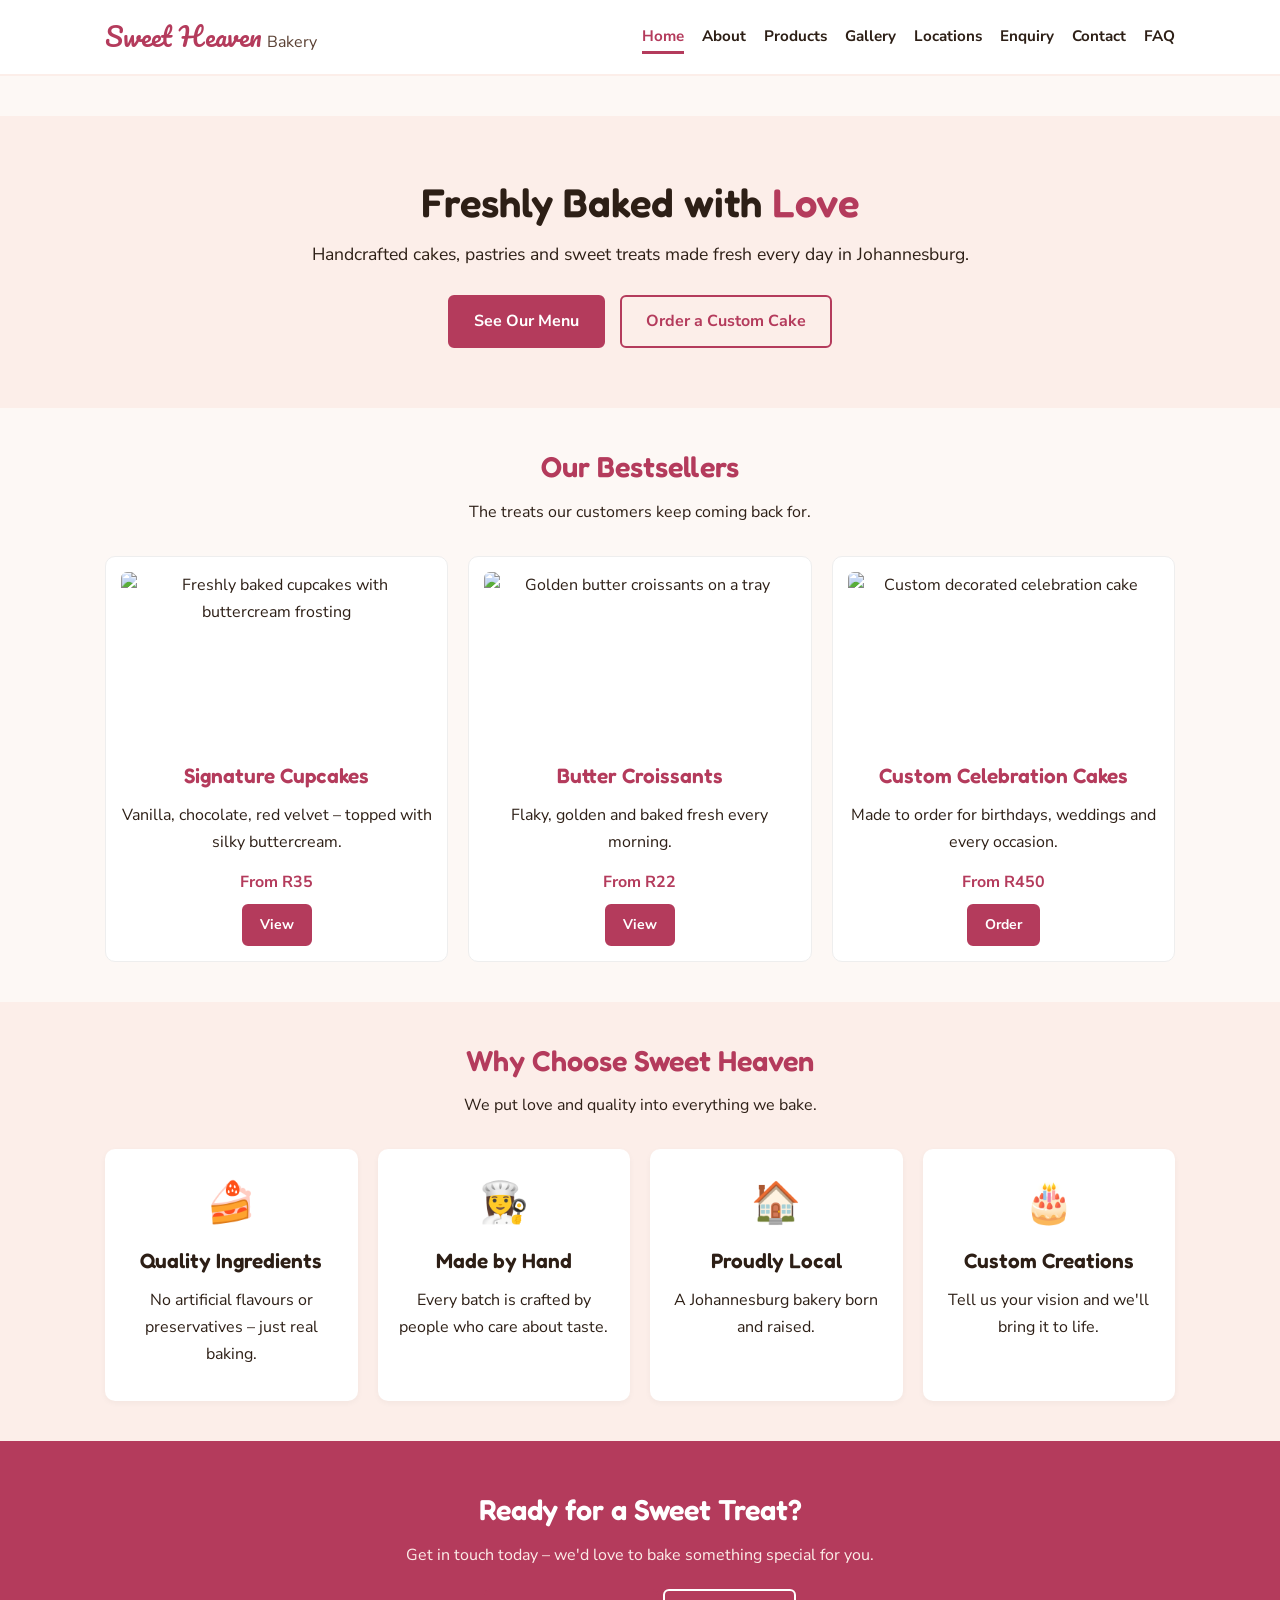
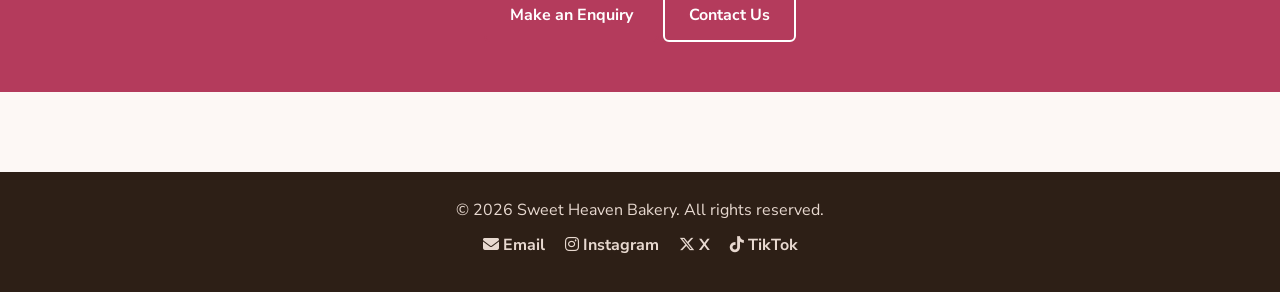
==== index.html @ e54b6cb6 "Message" ====
<!DOCTYPE html>
<html lang="en">
<head>
    <meta charset="UTF-8">
    <meta name="viewport" content="width=device-width, initial-scale=1.0">
    <title>Sweet Heaven Bakery | Fresh Cakes & Pastries in Johannesburg</title>
    <meta name="description" content="Freshly baked cupcakes, croissants, custom cakes and pastries in Bedfordview, Fourways and Sandton. Order online or visit us today.">
    <meta name="keywords" content="bakery Johannesburg, cupcakes Bedfordview, custom cakes Sandton">
    <meta name="author" content="Sweet Heaven Bakery">
    <link rel="stylesheet" href="css/style.css">
    <link rel="preconnect" href="https://fonts.googleapis.com">
    <link rel="preconnect" href="https://fonts.gstatic.com" crossorigin>
    <link href="https://fonts.googleapis.com/css2?family=Fredoka:wght@300..700&family=Nunito+Sans:opsz,wght@6..12,400;6..12,700&family=Pacifico&display=swap" rel="stylesheet">
    <link rel="stylesheet" href="https://cdnjs.cloudflare.com/ajax/libs/font-awesome/6.5.1/css/all.min.css">
</head>
<body>

<header>
    <div class="container">
        <div class="logo">
            <a href="index.html">
                <span class="logo-text">Sweet Heaven</span>
                <span class="logo-tagline">Bakery</span>
            </a>
        </div>
        <nav>
            <ul>
                <li><a href="index.html" class="active">Home</a></li>
                <li><a href="about.html">About</a></li>
                <li><a href="products.html">Products</a></li>
                <li><a href="gallery.html">Gallery</a></li>
                <li><a href="locations.html">Locations</a></li>
                <li><a href="enquiry.html">Enquiry</a></li>
                <li><a href="contact.html">Contact</a></li>
                <li><a href="faq.html">FAQ</a></li>
            </ul>
            <button class="hamburger" id="hamburger" aria-label="Open navigation menu">
                <i class="fas fa-bars"></i>
            </button>
        </nav>
    </div>
</header>

<main>
    <section class="hero">
        <div class="container">
            <h1>Freshly Baked with <span class="highlight">Love</span></h1>
            <p>Handcrafted cakes, pastries and sweet treats made fresh every day in Johannesburg.</p>
            <div class="hero-buttons">
                <a href="products.html" class="btn btn-primary">See Our Menu</a>
                <a href="enquiry.html" class="btn btn-secondary">Order a Custom Cake</a>
            </div>
        </div>
    </section>

    <section class="section-padding">
        <div class="container">
            <div class="section-header">
                <h2>Our Bestsellers</h2>
                <p>The treats our customers keep coming back for.</p>
            </div>
            <div class="product-grid">
                <div class="product-card">
                    <img src="https://images.unsplash.com/photo-1588195538326-c5b1e9f80a1b?w=400&h=300&fit=crop&crop=center" alt="Freshly baked cupcakes with buttercream frosting">
                    <h3>Signature Cupcakes</h3>
                    <p>Vanilla, chocolate, red velvet – topped with silky buttercream.</p>
                    <span class="product-price">From R35</span>
                    <a href="products.html" class="btn btn-primary btn-small">View</a>
                </div>
                <div class="product-card">
                    <img src="https://images.unsplash.com/photo-1565958011703-44f9829ba187?w=400&h=300&fit=crop&crop=center" alt="Golden butter croissants on a tray">
                    <h3>Butter Croissants</h3>
                    <p>Flaky, golden and baked fresh every morning.</p>
                    <span class="product-price">From R22</span>
                    <a href="products.html" class="btn btn-primary btn-small">View</a>
                </div>
                <div class="product-card">
                    <img src="https://images.unsplash.com/photo-1586985289688-ca3cf47d3e6e?w=400&h=300&fit=crop&crop=center" alt="Custom decorated celebration cake">
                    <h3>Custom Celebration Cakes</h3>
                    <p>Made to order for birthdays, weddings and every occasion.</p>
                    <span class="product-price">From R450</span>
                    <a href="enquiry.html" class="btn btn-primary btn-small">Order</a>
                </div>
            </div>
        </div>
    </section>

    <section class="section-padding alt-bg">
        <div class="container">
            <div class="section-header">
                <h2>Why Choose Sweet Heaven</h2>
                <p>We put love and quality into everything we bake.</p>
            </div>
            <div class="features-grid">
                <div class="feature-item">
                    <span class="feature-icon">🍰</span>
                    <h3>Quality Ingredients</h3>
                    <p>No artificial flavours or preservatives – just real baking.</p>
                </div>
                <div class="feature-item">
                    <span class="feature-icon">👩‍🍳</span>
                    <h3>Made by Hand</h3>
                    <p>Every batch is crafted by people who care about taste.</p>
                </div>
                <div class="feature-item">
                    <span class="feature-icon">🏠</span>
                    <h3>Proudly Local</h3>
                    <p>A Johannesburg bakery born and raised.</p>
                </div>
                <div class="feature-item">
                    <span class="feature-icon">🎂</span>
                    <h3>Custom Creations</h3>
                    <p>Tell us your vision and we'll bring it to life.</p>
                </div>
            </div>
        </div>
    </section>

    <section class="cta-band">
        <div class="container">
            <h2>Ready for a Sweet Treat?</h2>
            <p>Get in touch today – we'd love to bake something special for you.</p>
            <a href="enquiry.html" class="btn btn-primary">Make an Enquiry</a>
            <a href="contact.html" class="btn btn-secondary">Contact Us</a>
        </div>
    </section>
</main>

<footer>
    <div class="container">
        <p>&copy; 2026 Sweet Heaven Bakery. All rights reserved.</p>
        <p>
            <a href="mailto:sweetheavenbakery25@gmail.com"><i class="fas fa-envelope"></i> Email</a>
            <a href="https://instagram.com/sweetheaven629" target="_blank"><i class="fab fa-instagram"></i> Instagram</a>
            <a href="https://twitter.com/sweetheaven629" target="_blank"><i class="fab fa-x-twitter"></i> X</a>
            <a href="https://tiktok.com/@sweetheaven629" target="_blank"><i class="fab fa-tiktok"></i> TikTok</a>
        </p>
    </div>
</footer>

<script src="js/script.js"></script>
</body>
</html>
---- css/style.css ----
/* Reset */
* {
    margin: 0;
    padding: 0;
    box-sizing: border-box;
}

html {
    font-size: 16px;
    scroll-behavior: smooth;
}

img {
    max-width: 100%;
    height: auto;
    display: block;
}

ul, ol {
    list-style: none;
}

a {
    text-decoration: none;
    color: inherit;
}

/* Variables */
:root {
    --pink: #fceee9;
    --cream: #fdf8f5;
    --berry: #b43b5c;
    --berry-dark: #8f2d48;
    --brown: #2d1f16;
    --grey: #777;
    --light-grey: #eee;
    --error: #c0392b;
    --success: #1e5a34;
    --success-bg: #e6f4ea;
}

/* Base */
body {
    font-family: 'Nunito Sans', Arial, sans-serif;
    font-size: 1rem;
    line-height: 1.7;
    color: var(--brown);
    background: var(--cream);
}

.container {
    max-width: 1100px;
    margin: 0 auto;
    padding: 0 15px;
}

/* Typography */
h1, h2, h3, h4 {
    font-family: 'Fredoka', Arial, sans-serif;
    font-weight: 600;
    line-height: 1.3;
    margin-bottom: 0.8rem;
}

h1 { font-size: 2.2rem; }
h2 { font-size: 1.8rem; }
h3 { font-size: 1.3rem; }

p {
    margin-bottom: 0.8rem;
}

.highlight {
    color: var(--berry);
}

/* Header */
header {
    background: #fff;
    padding: 15px 0;
    border-bottom: 2px solid var(--pink);
    position: sticky;
    top: 0;
    z-index: 100;
}

header .container {
    display: flex;
    justify-content: space-between;
    align-items: center;
    flex-wrap: wrap;
    gap: 15px;
}

.logo a {
    display: flex;
    align-items: baseline;
    gap: 5px;
}

.logo-text {
    font-family: 'Pacifico', cursive;
    color: var(--berry);
    font-size: 1.6rem;
}

.logo-tagline {
    color: #5a4033;
}

/* Navigation */
nav ul {
    display: flex;
    flex-wrap: wrap;
    gap: 18px;
}

nav a {
    color: var(--brown);
    font-weight: 700;
    font-size: 0.95rem;
    padding: 5px 0;
    border-bottom: 3px solid transparent;
    transition: 0.2s;
}

nav a:hover,
nav a.active {
    color: var(--berry);
    border-bottom-color: var(--berry);
}

.hamburger {
    display: none;
    font-size: 1.5rem;
    background: none;
    border: none;
    cursor: pointer;
    color: var(--brown);
    padding: 5px;
}

/* Buttons */
.btn {
    display: inline-block;
    padding: 11px 24px;
    border-radius: 6px;
    font-weight: 700;
    font-size: 1rem;
    text-align: center;
    border: 2px solid transparent;
    cursor: pointer;
    transition: 0.2s;
}

.btn-primary {
    background: var(--berry);
    color: #fff;
    border-color: var(--berry);
}

.btn-primary:hover {
    background: var(--berry-dark);
    border-color: var(--berry-dark);
}

.btn-secondary {
    background: transparent;
    color: var(--berry);
    border-color: var(--berry);
}

.btn-secondary:hover {
    background: var(--berry);
    color: #fff;
}

.btn-small {
    padding: 7px 16px;
    font-size: 0.875rem;
}

.btn-block {
    display: block;
    width: 100%;
}

/* Sections */
main {
    padding: 40px 0;
}

.section-padding {
    padding: 40px 0;
}

.alt-bg {
    background: var(--pink);
}

.section-header {
    text-align: center;
    margin-bottom: 30px;
}

.section-header h2 {
    color: var(--berry);
}

/* Hero */
.hero {
    background: var(--pink);
    padding: 60px 0;
    text-align: center;
}

.hero h1 {
    font-size: 2.5rem;
}

.hero p {
    font-size: 1.1rem;
    max-width: 700px;
    margin: 0 auto 25px;
}

.hero-buttons {
    display: flex;
    justify-content: center;
    gap: 15px;
    flex-wrap: wrap;
}

/* CTA Band */
.cta-band {
    background: var(--berry);
    color: #fff;
    padding: 50px 0;
    text-align: center;
}

.cta-band h2 {
    color: #fff;
}

.cta-band p {
    color: var(--pink);
    margin-bottom: 20px;
}

.cta-band .btn-secondary {
    color: #fff;
    border-color: #fff;
}

/* Product Grid */
.product-grid {
    display: grid;
    grid-template-columns: repeat(auto-fit, minmax(250px, 1fr));
    gap: 20px;
    margin-top: 20px;
}

.product-card {
    background: #fff;
    border: 1px solid var(--light-grey);
    border-radius: 10px;
    padding: 15px;
    text-align: center;
    transition: 0.2s;
}

.product-card:hover {
    transform: translateY(-3px);
    box-shadow: 0 4px 12px rgba(0,0,0,0.08);
}

.product-card img {
    width: 100%;
    height: 180px;
    object-fit: cover;
    border-radius: 6px;
    margin-bottom: 10px;
}

.product-card h3 {
    color: var(--berry);
}

.product-price {
    display: block;
    font-weight: 700;
    color: var(--berry);
    margin: 8px 0;
}

/* Controls */
.controls {
    display: flex;
    justify-content: center;
    gap: 15px;
    flex-wrap: wrap;
    margin-bottom: 25px;
}

.controls input,
.controls select {
    padding: 10px 14px;
    border: 1px solid #ccc;
    border-radius: 6px;
    min-width: 220px;
}

.controls input:focus,
.controls select:focus {
    outline: none;
    border-color: var(--berry);
    box-shadow: 0 0 0 3px rgba(180, 59, 92, 0.1);
}

#noResults {
    text-align: center;
    color: var(--grey);
    font-style: italic;
    margin-top: 20px;
}

/* Features */
.features-grid {
    display: grid;
    grid-template-columns: repeat(auto-fit, minmax(200px, 1fr));
    gap: 20px;
}

.feature-item {
    background: #fff;
    padding: 20px;
    border-radius: 10px;
    text-align: center;
    box-shadow: 0 2px 6px rgba(0,0,0,0.04);
}

.feature-icon {
    font-size: 2.5rem;
    display: block;
    margin-bottom: 10px;
}

/* Gallery */
.gallery-grid {
    display: grid;
    grid-template-columns: repeat(auto-fit, minmax(240px, 1fr));
    gap: 15px;
}

.gallery-item {
    background: #fff;
    padding: 10px;
    border-radius: 10px;
    box-shadow: 0 2px 6px rgba(0,0,0,0.04);
    text-align: center;
}

.gallery-item img {
    width: 100%;
    height: 200px;
    object-fit: cover;
    border-radius: 6px;
}

/* Forms */
.form-box {
    max-width: 560px;
    margin: 0 auto;
    background: #fff;
    padding: 30px;
    border-radius: 10px;
    border: 1px solid var(--light-grey);
    box-shadow: 0 2px 8px rgba(0,0,0,0.04);
}

.form-group {
    margin-bottom: 16px;
}

.form-group label {
    display: block;
    font-weight: 700;
    margin-bottom: 6px;
}

.form-group input,
.form-group select,
.form-group textarea {
    width: 100%;
    padding: 10px;
    border: 1px solid #ccc;
    border-radius: 6px;
    background: var(--cream);
    font-family: inherit;
    font-size: 1rem;
}

.form-group input:focus,
.form-group select:focus,
.form-group textarea:focus {
    outline: none;
    border-color: var(--berry);
    background: #fff;
}

.form-group textarea {
    resize: vertical;
    min-height: 110px;
}

.error-message {
    display: none;
    color: var(--error);
    font-size: 0.875rem;
    margin-top: 5px;
}

.error-message.show {
    display: block;
}

input.invalid,
select.invalid,
textarea.invalid {
    border-color: var(--error);
    background: #fdecea;
}

.response-box {
    display: none;
    background: var(--success-bg);
    border: 1px solid #a8d5b5;
    color: var(--success);
    padding: 20px;
    border-radius: 10px;
    margin-top: 20px;
}

.response-box.show {
    display: block;
}

.response-box h3 {
    color: var(--success);
}

/* Footer */
footer {
    background: var(--brown);
    color: #e8d9d0;
    padding: 25px 0;
    text-align: center;
    margin-top: 40px;
}

footer p {
    margin-bottom: 8px;
}

footer a {
    color: #e8d9d0;
    margin: 0 8px;
    font-weight: 700;
    transition: 0.2s;
}

footer a:hover {
    color: var(--pink);
}

/* Utility */
.text-centre {
    text-align: center;
}

.bg-blush {
    background: var(--pink);
}

.p-md {
    padding: 20px;
}

.rounded {
    border-radius: 10px;
}

.mt-md {
    margin-top: 20px;
}

.mt-lg {
    margin-top: 40px;
}

.mb-md {
    margin-bottom: 20px;
}

/* Responsive - Tablet */
@media (max-width: 992px) {
    h1 { font-size: 2rem; }
    h2 { font-size: 1.6rem; }
    .hero h1 { font-size: 2.1rem; }
}

/* Responsive - Mobile */
@media (max-width: 768px) {
    h1 { font-size: 1.7rem; }
    h2 { font-size: 1.4rem; }

    nav ul {
        display: none;
        flex-direction: column;
        gap: 0;
        position: absolute;
        top: 100%;
        right: 0;
        width: 240px;
        background: #fff;
        padding: 15px;
        border-radius: 10px;
        box-shadow: 0 4px 8px rgba(0,0,0,0.1);
        text-align: right;
    }

    nav ul.open {
        display: flex;
    }

    nav ul li {
        padding: 8px 0;
        border-bottom: 1px solid var(--light-grey);
    }

    nav ul li:last-child {
        border-bottom: none;
    }

    .hamburger {
        display: block;
    }

    .hero-buttons {
        flex-direction: column;
        align-items: stretch;
    }

    .hero-buttons .btn {
        width: 100%;
    }

    .product-grid {
        grid-template-columns: 1fr;
    }

    .features-grid {
        grid-template-columns: 1fr 1fr;
    }

    .gallery-grid {
        grid-template-columns: 1fr 1fr;
    }

    .controls {
        flex-direction: column;
    }

    .controls input,
    .controls select {
        min-width: 100%;
    }
}

/* Responsive - Small Mobile */
@media (max-width: 480px) {
    h1 { font-size: 1.5rem; }
    h2 { font-size: 1.3rem; }

    .logo-text { font-size: 1.4rem; }
    .logo-tagline { font-size: 0.9rem; }

    .hero h1 { font-size: 1.6rem; }

    .features-grid {
        grid-template-columns: 1fr;
    }

    .gallery-grid {
        grid-template-columns: 1fr;
    }

    .form-box {
        padding: 20px;
    }

    nav ul {
        width: 100%;
    }
}
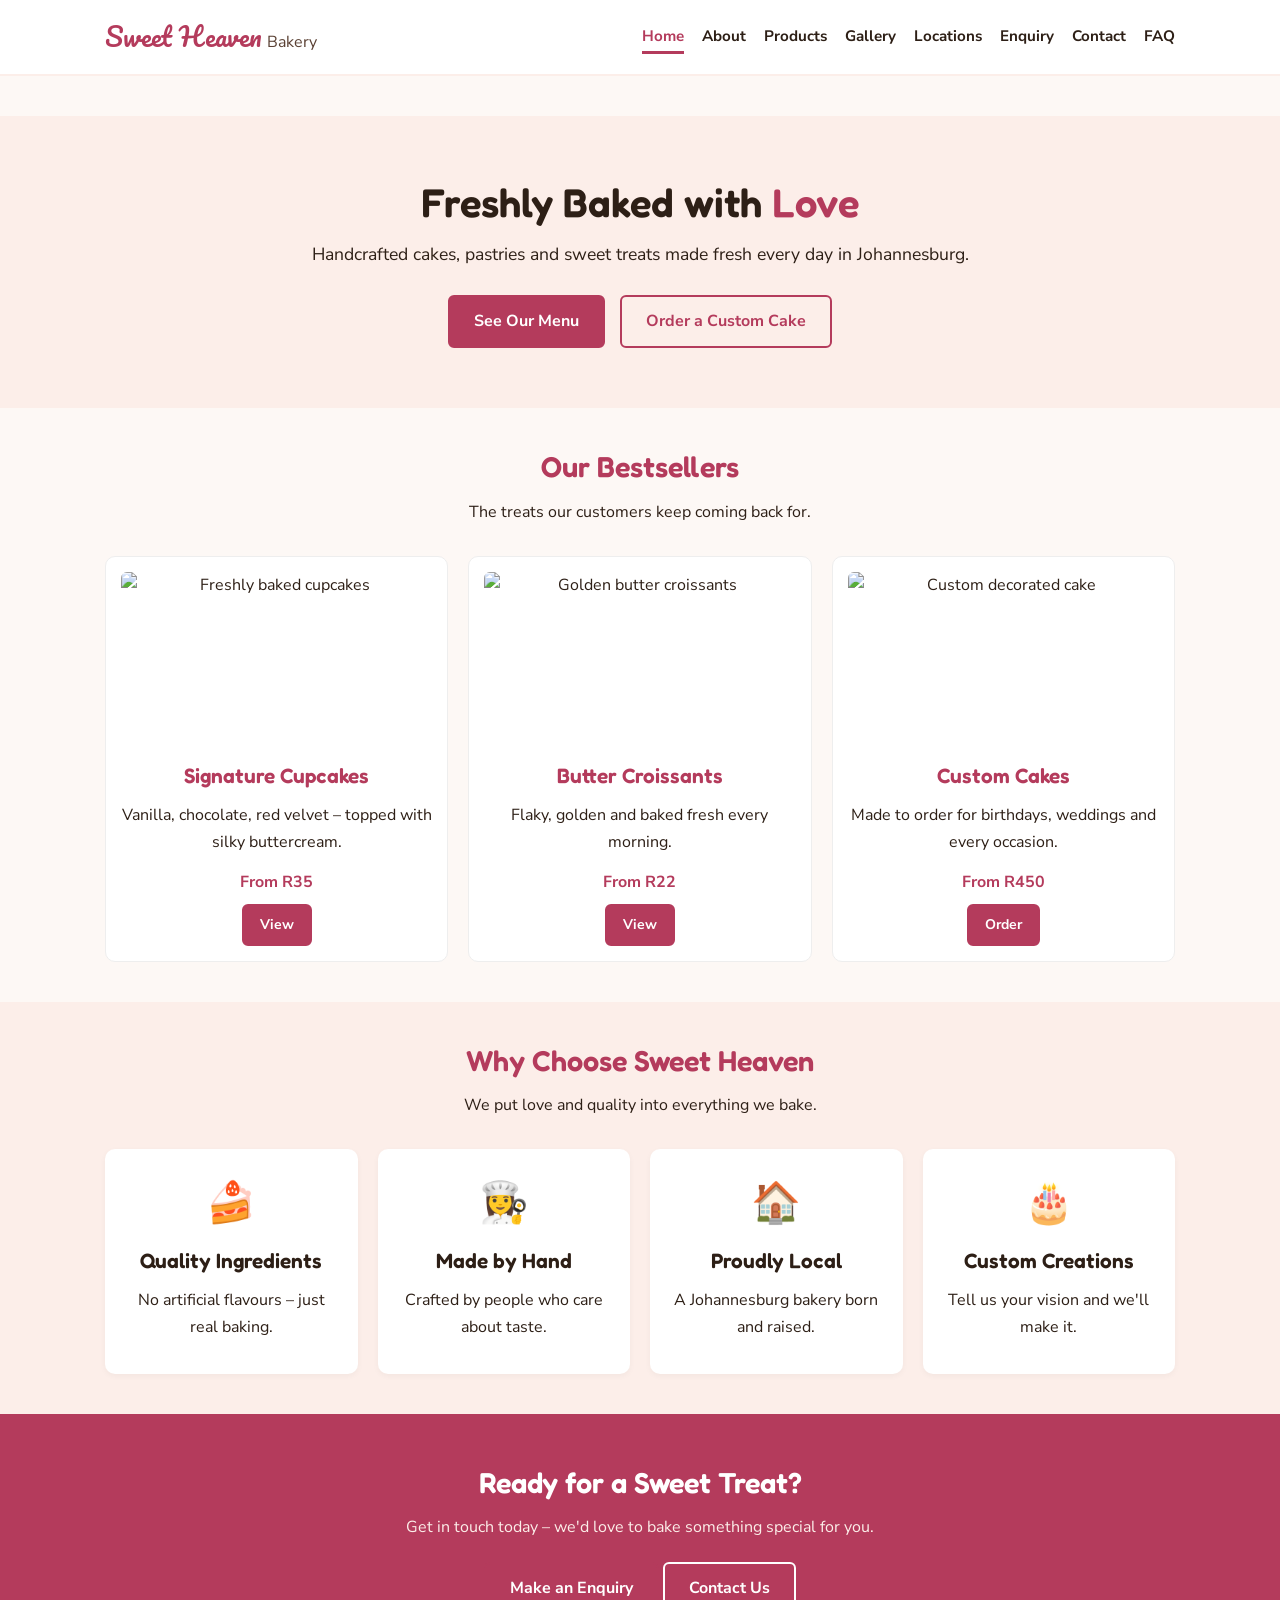
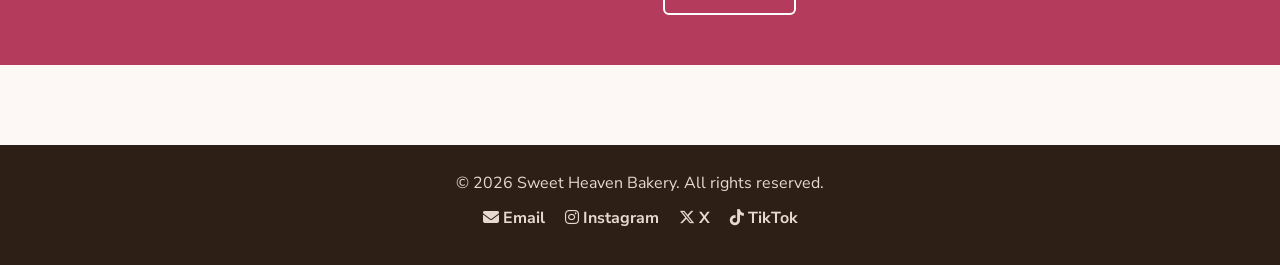
==== commit 2c88167c: "Part 3" ====
--- a/index.html
+++ b/index.html
@@ -7,6 +7,37 @@
     <meta name="description" content="Freshly baked cupcakes, croissants, custom cakes and pastries in Bedfordview, Fourways and Sandton. Order online or visit us today.">
     <meta name="keywords" content="bakery Johannesburg, cupcakes Bedfordview, custom cakes Sandton">
     <meta name="author" content="Sweet Heaven Bakery">
+    <link rel="canonical" href="https://sweetheavenbakery.co.za/index.html">
+    <meta property="og:title" content="Sweet Heaven Bakery | Fresh Cakes & Pastries">
+    <meta property="og:description" content="Freshly baked cakes and pastries in Johannesburg.">
+    <meta property="og:type" content="website">
+    <meta property="og:image" content="https://pd.w.org/2026/04/41069e2a83e4a1446.14195419.jpg">
+    <meta name="twitter:card" content="summary_large_image">
+    <meta http-equiv="X-Content-Type-Options" content="nosniff">
+    <meta name="referrer" content="strict-origin-when-cross-origin">
+    
+    <!-- JSON-LD Structured Data for Local Business -->
+    <script type="application/ld+json">
+    {
+      "@context": "https://schema.org",
+      "@type": "Bakery",
+      "name": "Sweet Heaven Bakery",
+      "image": "https://pd.w.org/2026/04/41069e2a83e4a1446.14195419.jpg",
+      "address": {
+        "@type": "PostalAddress",
+        "streetAddress": "12 Main Road",
+        "addressLocality": "Bedfordview",
+        "addressRegion": "Gauteng",
+        "addressCountry": "ZA"
+      },
+      "telephone": "+27111234567",
+      "email": "sweetheavenbakery25@gmail.com",
+      "priceRange": "R18 - R450",
+      "openingHours": "Mo-Sa 07:00-18:00, Su 08:00-16:00",
+      "url": "https://sweetheavenbakery.co.za"
+    }
+    </script>
+
     <link rel="stylesheet" href="css/style.css">
     <link rel="preconnect" href="https://fonts.googleapis.com">
     <link rel="preconnect" href="https://fonts.gstatic.com" crossorigin>
@@ -34,9 +65,7 @@
                 <li><a href="contact.html">Contact</a></li>
                 <li><a href="faq.html">FAQ</a></li>
             </ul>
-            <button class="hamburger" id="hamburger" aria-label="Open navigation menu">
-                <i class="fas fa-bars"></i>
-            </button>
+            <button class="hamburger" id="hamburger" aria-label="Open navigation menu"><i class="fas fa-bars"></i></button>
         </nav>
     </div>
 </header>
@@ -61,22 +90,22 @@
             </div>
             <div class="product-grid">
                 <div class="product-card">
-                    <img src="https://images.unsplash.com/photo-1588195538326-c5b1e9f80a1b?w=400&h=300&fit=crop&crop=center" alt="Freshly baked cupcakes with buttercream frosting">
+                    <img src="https://pd.w.org/2026/04/41069e2a83e4a1446.14195419.jpg" alt="Freshly baked cupcakes" loading="lazy">
                     <h3>Signature Cupcakes</h3>
                     <p>Vanilla, chocolate, red velvet – topped with silky buttercream.</p>
                     <span class="product-price">From R35</span>
                     <a href="products.html" class="btn btn-primary btn-small">View</a>
                 </div>
                 <div class="product-card">
-                    <img src="https://images.unsplash.com/photo-1565958011703-44f9829ba187?w=400&h=300&fit=crop&crop=center" alt="Golden butter croissants on a tray">
+                    <img src="https://pd.w.org/2026/08/3826a7185f74eb3c6.67443379.jpg" alt="Golden butter croissants" loading="lazy">
                     <h3>Butter Croissants</h3>
                     <p>Flaky, golden and baked fresh every morning.</p>
                     <span class="product-price">From R22</span>
                     <a href="products.html" class="btn btn-primary btn-small">View</a>
                 </div>
                 <div class="product-card">
-                    <img src="https://images.unsplash.com/photo-1586985289688-ca3cf47d3e6e?w=400&h=300&fit=crop&crop=center" alt="Custom decorated celebration cake">
-                    <h3>Custom Celebration Cakes</h3>
+                    <img src="https://pd.w.org/2025/06/4466849b373771309.44989415.jpg" alt="Custom decorated cake" loading="lazy">
+                    <h3>Custom Cakes</h3>
                     <p>Made to order for birthdays, weddings and every occasion.</p>
                     <span class="product-price">From R450</span>
                     <a href="enquiry.html" class="btn btn-primary btn-small">Order</a>
@@ -95,12 +124,12 @@
                 <div class="feature-item">
                     <span class="feature-icon">🍰</span>
                     <h3>Quality Ingredients</h3>
-                    <p>No artificial flavours or preservatives – just real baking.</p>
+                    <p>No artificial flavours – just real baking.</p>
                 </div>
                 <div class="feature-item">
                     <span class="feature-icon">👩‍🍳</span>
                     <h3>Made by Hand</h3>
-                    <p>Every batch is crafted by people who care about taste.</p>
+                    <p>Crafted by people who care about taste.</p>
                 </div>
                 <div class="feature-item">
                     <span class="feature-icon">🏠</span>
@@ -110,7 +139,7 @@
                 <div class="feature-item">
                     <span class="feature-icon">🎂</span>
                     <h3>Custom Creations</h3>
-                    <p>Tell us your vision and we'll bring it to life.</p>
+                    <p>Tell us your vision and we'll make it.</p>
                 </div>
             </div>
         </div>
@@ -131,9 +160,9 @@
         <p>&copy; 2026 Sweet Heaven Bakery. All rights reserved.</p>
         <p>
             <a href="mailto:sweetheavenbakery25@gmail.com"><i class="fas fa-envelope"></i> Email</a>
-            <a href="https://instagram.com/sweetheaven629" target="_blank"><i class="fab fa-instagram"></i> Instagram</a>
-            <a href="https://twitter.com/sweetheaven629" target="_blank"><i class="fab fa-x-twitter"></i> X</a>
-            <a href="https://tiktok.com/@sweetheaven629" target="_blank"><i class="fab fa-tiktok"></i> TikTok</a>
+            <a href="https://instagram.com/sweetheaven629" target="_blank" rel="noopener noreferrer"><i class="fab fa-instagram"></i> Instagram</a>
+            <a href="https://twitter.com/sweetheaven629" target="_blank" rel="noopener noreferrer"><i class="fab fa-x-twitter"></i> X</a>
+            <a href="https://tiktok.com/@sweetheaven629" target="_blank" rel="noopener noreferrer"><i class="fab fa-tiktok"></i> TikTok</a>
         </p>
     </div>
 </footer>
--- a/css/style.css
+++ b/css/style.css
@@ -1,4 +1,8 @@
-/* Reset */
+/* ============================================================
+   SWEET HEAVEN BAKERY – MAIN STYLESHEET
+   ============================================================ */
+
+/* 1. Reset */
 * {
     margin: 0;
     padding: 0;
@@ -25,7 +29,7 @@
     color: inherit;
 }
 
-/* Variables */
+/* 2. Variables */
 :root {
     --pink: #fceee9;
     --cream: #fdf8f5;
@@ -39,7 +43,7 @@
     --success-bg: #e6f4ea;
 }
 
-/* Base */
+/* 3. Base Styles */
 body {
     font-family: 'Nunito Sans', Arial, sans-serif;
     font-size: 1rem;
@@ -54,7 +58,7 @@
     padding: 0 15px;
 }
 
-/* Typography */
+/* 4. Typography */
 h1, h2, h3, h4 {
     font-family: 'Fredoka', Arial, sans-serif;
     font-weight: 600;
@@ -74,7 +78,7 @@
     color: var(--berry);
 }
 
-/* Header */
+/* 5. Header & Navigation */
 header {
     background: #fff;
     padding: 15px 0;
@@ -108,7 +112,6 @@
     color: #5a4033;
 }
 
-/* Navigation */
 nav ul {
     display: flex;
     flex-wrap: wrap;
@@ -140,7 +143,7 @@
     padding: 5px;
 }
 
-/* Buttons */
+/* 6. Buttons */
 .btn {
     display: inline-block;
     padding: 11px 24px;
@@ -150,7 +153,7 @@
     text-align: center;
     border: 2px solid transparent;
     cursor: pointer;
-    transition: 0.2s;
+    transition: all 0.2s;
 }
 
 .btn-primary {
@@ -162,6 +165,7 @@
 .btn-primary:hover {
     background: var(--berry-dark);
     border-color: var(--berry-dark);
+    transform: translateY(-2px);
 }
 
 .btn-secondary {
@@ -173,6 +177,7 @@
 .btn-secondary:hover {
     background: var(--berry);
     color: #fff;
+    transform: translateY(-2px);
 }
 
 .btn-small {
@@ -185,7 +190,7 @@
     width: 100%;
 }
 
-/* Sections */
+/* 7. Sections */
 main {
     padding: 40px 0;
 }
@@ -207,7 +212,7 @@
     color: var(--berry);
 }
 
-/* Hero */
+/* 8. Hero */
 .hero {
     background: var(--pink);
     padding: 60px 0;
@@ -231,7 +236,7 @@
     flex-wrap: wrap;
 }
 
-/* CTA Band */
+/* 9. CTA Band */
 .cta-band {
     background: var(--berry);
     color: #fff;
@@ -239,21 +244,11 @@
     text-align: center;
 }
 
-.cta-band h2 {
-    color: #fff;
-}
-
-.cta-band p {
-    color: var(--pink);
-    margin-bottom: 20px;
-}
-
-.cta-band .btn-secondary {
-    color: #fff;
-    border-color: #fff;
-}
-
-/* Product Grid */
+.cta-band h2 { color: #fff; }
+.cta-band p { color: var(--pink); margin-bottom: 20px; }
+.cta-band .btn-secondary { color: #fff; border-color: #fff; }
+
+/* 10. Product Grid */
 .product-grid {
     display: grid;
     grid-template-columns: repeat(auto-fit, minmax(250px, 1fr));
@@ -267,12 +262,12 @@
     border-radius: 10px;
     padding: 15px;
     text-align: center;
-    transition: 0.2s;
+    transition: transform 0.2s, box-shadow 0.2s;
 }
 
 .product-card:hover {
-    transform: translateY(-3px);
-    box-shadow: 0 4px 12px rgba(0,0,0,0.08);
+    transform: translateY(-5px);
+    box-shadow: 0 6px 15px rgba(0,0,0,0.1);
 }
 
 .product-card img {
@@ -283,9 +278,7 @@
     margin-bottom: 10px;
 }
 
-.product-card h3 {
-    color: var(--berry);
-}
+.product-card h3 { color: var(--berry); }
 
 .product-price {
     display: block;
@@ -294,7 +287,7 @@
     margin: 8px 0;
 }
 
-/* Controls */
+/* 11. Controls (Search & Sort) */
 .controls {
     display: flex;
     justify-content: center;
@@ -309,6 +302,7 @@
     border: 1px solid #ccc;
     border-radius: 6px;
     min-width: 220px;
+    font-family: inherit;
 }
 
 .controls input:focus,
@@ -325,7 +319,7 @@
     margin-top: 20px;
 }
 
-/* Features */
+/* 12. Features / Locations */
 .features-grid {
     display: grid;
     grid-template-columns: repeat(auto-fit, minmax(200px, 1fr));
@@ -346,7 +340,17 @@
     margin-bottom: 10px;
 }
 
-/* Gallery */
+/* 13. Map */
+.map-box {
+    width: 100%;
+    height: 400px;
+    border-radius: 10px;
+    margin-bottom: 30px;
+    box-shadow: 0 4px 10px rgba(0,0,0,0.1);
+    z-index: 1;
+}
+
+/* 14. Gallery & Lightbox */
 .gallery-grid {
     display: grid;
     grid-template-columns: repeat(auto-fit, minmax(240px, 1fr));
@@ -359,6 +363,12 @@
     border-radius: 10px;
     box-shadow: 0 2px 6px rgba(0,0,0,0.04);
     text-align: center;
+    cursor: pointer;
+    transition: transform 0.2s;
+}
+
+.gallery-item:hover {
+    transform: scale(1.02);
 }
 
 .gallery-item img {
@@ -368,7 +378,133 @@
     border-radius: 6px;
 }
 
-/* Forms */
+.lightbox {
+    display: none;
+    position: fixed;
+    top: 0; left: 0;
+    width: 100%; height: 100%;
+    background: rgba(0,0,0,0.85);
+    z-index: 9999;
+    justify-content: center;
+    align-items: center;
+    padding: 20px;
+}
+
+.lightbox.show {
+    display: flex;
+    animation: fadeIn 0.3s ease;
+}
+
+.lightbox img {
+    max-width: 90%;
+    max-height: 85%;
+    border-radius: 10px;
+}
+
+.lightbox-close {
+    position: absolute;
+    top: 20px; right: 30px;
+    font-size: 3rem;
+    color: #fff;
+    cursor: pointer;
+    background: none;
+    border: none;
+    line-height: 1;
+}
+
+/* 15. Accordion */
+.accordion-item {
+    background: #fff;
+    border-radius: 10px;
+    margin-bottom: 12px;
+    box-shadow: 0 2px 6px rgba(0,0,0,0.04);
+    overflow: hidden;
+}
+
+.accordion-header {
+    width: 100%;
+    padding: 18px 20px;
+    text-align: left;
+    background: #fff;
+    border: none;
+    font-family: 'Fredoka', sans-serif;
+    font-size: 1.15rem;
+    font-weight: 600;
+    color: var(--berry);
+    cursor: pointer;
+    display: flex;
+    justify-content: space-between;
+    align-items: center;
+}
+
+.accordion-header::after {
+    content: '+';
+    font-size: 1.5rem;
+}
+
+.accordion-item.open .accordion-header::after {
+    content: '−';
+}
+
+.accordion-body {
+    max-height: 0;
+    overflow: hidden;
+    transition: max-height 0.3s ease, padding 0.3s ease;
+    padding: 0 20px;
+}
+
+.accordion-item.open .accordion-body {
+    max-height: 300px;
+    padding: 0 20px 20px;
+}
+
+/* 16. Modal */
+.modal {
+    display: none;
+    position: fixed;
+    top: 0; left: 0;
+    width: 100%; height: 100%;
+    background: rgba(0,0,0,0.7);
+    z-index: 9999;
+    justify-content: center;
+    align-items: center;
+    padding: 20px;
+}
+
+.modal.show {
+    display: flex;
+    animation: fadeIn 0.3s ease;
+}
+
+.modal-content {
+    background: #fff;
+    border-radius: 12px;
+    max-width: 500px;
+    width: 100%;
+    padding: 25px;
+    position: relative;
+    animation: slideUp 0.3s ease;
+}
+
+.modal-content img {
+    width: 100%;
+    height: 220px;
+    object-fit: cover;
+    border-radius: 8px;
+    margin-bottom: 15px;
+}
+
+.modal-close {
+    position: absolute;
+    top: 10px; right: 15px;
+    font-size: 1.8rem;
+    background: none;
+    border: none;
+    cursor: pointer;
+    color: var(--berry);
+}
+
+/* 17. Forms */
 .form-box {
     max-width: 560px;
     margin: 0 auto;
@@ -376,7 +512,7 @@
     padding: 30px;
     border-radius: 10px;
     border: 1px solid var(--light-grey);
-    box-shadow: 0 2px 8px rgba(0,0,0,0.04);
+    box-shadow: 0 4px 10px rgba(0,0,0,0.05);
 }
 
 .form-group {
@@ -409,11 +545,6 @@
     background: #fff;
 }
 
-.form-group textarea {
-    resize: vertical;
-    min-height: 110px;
-}
-
 .error-message {
     display: none;
     color: var(--error);
@@ -421,13 +552,9 @@
     margin-top: 5px;
 }
 
-.error-message.show {
-    display: block;
-}
-
-input.invalid,
-select.invalid,
-textarea.invalid {
+.error-message.show { display: block; }
+
+input.invalid, select.invalid, textarea.invalid {
     border-color: var(--error);
     background: #fdecea;
 }
@@ -442,15 +569,9 @@
     margin-top: 20px;
 }
 
-.response-box.show {
-    display: block;
-}
-
-.response-box h3 {
-    color: var(--success);
-}
-
-/* Footer */
+.response-box.show { display: block; }
+
+/* 18. Footer */
 footer {
     background: var(--brown);
     color: #e8d9d0;
@@ -459,9 +580,7 @@
     margin-top: 40px;
 }
 
-footer p {
-    margin-bottom: 8px;
-}
+footer p { margin-bottom: 8px; }
 
 footer a {
     color: #e8d9d0;
@@ -470,47 +589,33 @@
     transition: 0.2s;
 }
 
-footer a:hover {
-    color: var(--pink);
-}
-
-/* Utility */
-.text-centre {
-    text-align: center;
-}
-
-.bg-blush {
-    background: var(--pink);
-}
-
-.p-md {
-    padding: 20px;
-}
-
-.rounded {
-    border-radius: 10px;
-}
-
-.mt-md {
-    margin-top: 20px;
-}
-
-.mt-lg {
-    margin-top: 40px;
-}
-
-.mb-md {
-    margin-bottom: 20px;
-}
-
-/* Responsive - Tablet */
-@media (max-width: 992px) {
-    h1 { font-size: 2rem; }
-    h2 { font-size: 1.6rem; }
-    .hero h1 { font-size: 2.1rem; }
-}
-
-/* Responsive - Mobile */
+footer a:hover { color: var(--pink); }
+
+/* 19. Animations */
+@keyframes fadeIn {
+    from { opacity: 0; }
+    to { opacity: 1; }
+}
+
+@keyframes slideUp {
+    from { opacity: 0; transform: translateY(20px); }
+    to { opacity: 1; transform: translateY(0); }
+}
+
+@keyframes fadeUp {
+    from { opacity: 0; transform: translateY(15px); }
+    to { opacity: 1; transform: translateY(0); }
+}
+
+.fade-up {
+    opacity: 0;
+}
+
+.fade-up.visible {
+    animation: fadeUp 0.6s ease forwards;
+}
+
+/* 20. Responsive */
 @media (max-width: 768px) {
     h1 { font-size: 1.7rem; }
     h2 { font-size: 1.4rem; }
@@ -520,8 +625,7 @@
         flex-direction: column;
         gap: 0;
         position: absolute;
-        top: 100%;
-        right: 0;
+        top: 100%; right: 0;
         width: 240px;
         background: #fff;
         padding: 15px;
@@ -530,77 +634,32 @@
         text-align: right;
     }
 
-    nav ul.open {
-        display: flex;
-    }
+    nav ul.open { display: flex; }
 
     nav ul li {
         padding: 8px 0;
         border-bottom: 1px solid var(--light-grey);
     }
 
-    nav ul li:last-child {
-        border-bottom: none;
-    }
-
-    .hamburger {
-        display: block;
-    }
-
-    .hero-buttons {
-        flex-direction: column;
-        align-items: stretch;
-    }
-
-    .hero-buttons .btn {
-        width: 100%;
-    }
-
-    .product-grid {
-        grid-template-columns: 1fr;
-    }
-
-    .features-grid {
-        grid-template-columns: 1fr 1fr;
-    }
-
-    .gallery-grid {
-        grid-template-columns: 1fr 1fr;
-    }
-
-    .controls {
-        flex-direction: column;
-    }
-
-    .controls input,
-    .controls select {
-        min-width: 100%;
-    }
-}
-
-/* Responsive - Small Mobile */
+    nav ul li:last-child { border-bottom: none; }
+
+    .hamburger { display: block; }
+
+    .hero-buttons { flex-direction: column; align-items: stretch; }
+    .product-grid { grid-template-columns: 1fr; }
+    .features-grid { grid-template-columns: 1fr 1fr; }
+    .gallery-grid { grid-template-columns: 1fr 1fr; }
+    .controls { flex-direction: column; }
+    .controls input, .controls select { min-width: 100%; }
+}
+
 @media (max-width: 480px) {
     h1 { font-size: 1.5rem; }
     h2 { font-size: 1.3rem; }
-
     .logo-text { font-size: 1.4rem; }
-    .logo-tagline { font-size: 0.9rem; }
-
     .hero h1 { font-size: 1.6rem; }
-
-    .features-grid {
-        grid-template-columns: 1fr;
-    }
-
-    .gallery-grid {
-        grid-template-columns: 1fr;
-    }
-
-    .form-box {
-        padding: 20px;
-    }
-
-    nav ul {
-        width: 100%;
-    }
+    .features-grid { grid-template-columns: 1fr; }
+    .gallery-grid { grid-template-columns: 1fr; }
+    .form-box { padding: 20px; }
+    nav ul { width: 100%; }
 }
